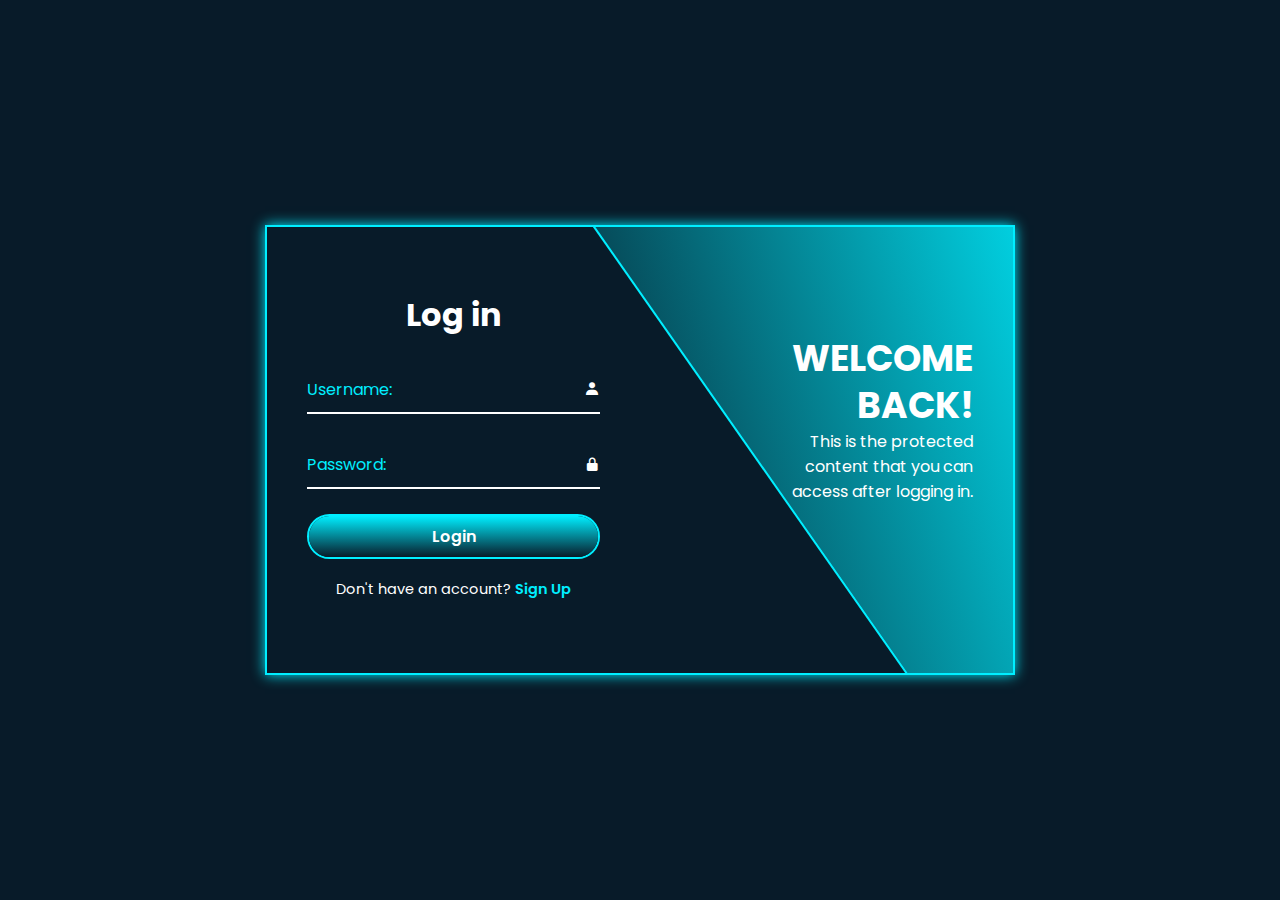
==== index.html @ 719efc30 "Add files via upload" ====
<!DOCTYPE html>
<html lang="en">
  <head>
    <meta charset="UTF-8" />
    <meta name="viewport" content="width=device-width, initial-scale=1.0" />
    <title>User Login</title>
    <!-- You can link to a CSS file for styling if needed -->
    <link href="styles.css" rel="stylesheet" />
    <link
      href="https://unpkg.com/boxicons@2.1.4/css/boxicons.min.css"
      rel="stylesheet"
    />
  </head>
  <body>
    <div class="wrapper">
      <span class="bg-animate"></span>

      <div class="form-box login h2">
        <h2>Log in</h2>
        <form action="#">
          <!-- <form action="login.php" method="POST"> -->
          <div class="input-box">
            <input type="text" id="username" name="username" required />
            <label for="username">Username:</label>
            <i class="bx bxs-user"></i>
          </div>
          <div class="input-box">
            <input type="password" id="password" name="password" required />
            <label for="password">Password:</label>
            <i class="bx bxs-lock-alt"></i>
          </div>
          <button class="btn" type="submit">Login</button>
          <div class="logreg-link">
            <p>
              Don't have an account?
              <a href="signup.html" class="register-link">Sign Up</a>
            </p>
          </div>
        </form>
      </div>
      <!-- After successful login, display the welcome message -->
      <div id="welcomeMessage" class="info-text login">
        <h2>Welcome Back!</h2>
        <p>
          This is the protected content that you can access after logging in.
        </p>
        <!-- <button onclick="logout()">Logout</button> -->
      </div>
    </div>
  </body>
</html>
---- styles.css ----
/* Import Google Fonts */
@import url('https://fonts.googleapis.com/css2?family=Poppins:wght@300;400;500;600;700&display=swap');

/* Apply the font to elements */
* {
  margin: 0;
  padding: 0;
  box-sizing: border-box;
  font-family: 'Poppins', sans-serif;
}

body {
  display: flex;
  justify-content: center;
  align-items: center;
  min-height: 100vh;
  background: #081b29;
}

.wrapper {
  position: relative;
  width: 750px;
  height: 450px;
  background: transparent;
  border: 2px solid #0ef;
  overflow: hidden ; 
  box-shadow: 0 0 12.5px #0ef;
}

.wrapper .form-box {
  position: relative;
  top: 0;
  width: 50%;
  height: 100%;
  /* background: red; */
  display: flex;
  flex-direction: column;
  justify-content: center;
}

.wrapper .form-box.login {
  left: 0;
  padding: 40px;
}

/* estilo aplicado (nivel mas interno que .form-box h2)   */
.wrapper .form-box.login.h2 h2 {
  color: #fff;
  /* color: red; */
}

.form-box h2 {
  font-size: 32px;
  color: #fff;
  text-align: center;
}

.form-box .input-box {
  position: relative;
  width: 100%;
  height: 50px;
  margin: 25px 0;
}

.input-box input {
  width: 100%;
  height: 100%;
  background: transparent;
  border: none;
  outline: none;
  border-bottom: 2px solid #fff;
  padding-right: 25px;
  font-size: 16px;
  color: #fff;
  font-weight: 250;
  transition: 0.5s;
}

.input-box input:focus,
.input-box input:valid {
  border-bottom-color: #0ef;
}

.input-box label {
  position: absolute;
  top: 50%;
  left: 0;
  transform: translateY(-50%);
  font-size: 16px;
  color: #0ef;
  /* color: #fff; */
  pointer-events: none;
  transition: 0.5s;
}

@keyframes color-transition {
  0% {
    color: #0ef;
  }

  100% {
    color: transparent;
  }
}

/* El combinador ~ separa dos selectores y selecciona el segundo elemento sólo si está precedido por el primero y ambos comparten un padre común.
(En este caso la eqiqueta Input precede a la etiqueta Label) */
.input-box input:focus ~ label,
.input-box input:valid ~ label {
  left: 65%;
  /* top: -5px; */
  animation: color-transition 0.5s both;
  /* color: #0ef; */
}

.input-box i {
  position: absolute;
  top: 50%;
  right: 0;
  transform: translateY(-50%);
  font-size: 16px;
  color: #fff;
  pointer-events: none;
  transition: 0.5s;
}

.input-box input:focus ~ i,
.input-box input:valid ~ i {
  color: #0ef;
}

/* @keyframes background-transition {
  100% {
    background: transparent;
  }
} */

.btn {
  position: relative;
  width: 100%;
  height: 45px;
  background: transparent;
  /* background: #00eeff80;  */
  border: 2px solid #0ef;
  outline: none;
  border-radius: 40px;
  cursor: pointer;
  font-size: 16px;
  color: #fff;
  font-weight: 600;
  z-index: 1;
  overflow: hidden ; 
}

/* .btn:hover{
  transition: 1s; 
  animation: background-transition 1.00s infinite alternate;
} */

.btn::before {
  content: '';
  position: absolute;
  top:-100%;  
  left:0;
  width: 100%;
  height: 300%;
  background: linear-gradient(#081b29,#0ef,#081b29,#0ef); 
  z-index: -1;
  transition: 1.25s;  
}

.btn:hover::before {
  top:0%; 
  background: linear-gradient(#0ef,#081b29,#0ef,#081b29); 
}


.form-box .logreg-link {
  font-size: 14.5px;
  color: #fff;
  text-align: center;
  margin: 20px 0 10px;
}

.logreg-link p a {
  color: #0ef;
  text-decoration: none;
  font-weight: 600;
}

.logreg-link p a:hover {
  text-decoration: underline;
}


.wrapper .info-text {
  position: absolute;
  top: 0;
  width: 50%;
  height: 100%;
  display: flex;
  flex-direction: column;
  justify-content: center;
}

.wrapper .info-text.login {
  right: 0;
  text-align: right; 
  padding: 0 40px 60px 150px;

}

.info-text h2 {
  font-size: 36px;
  color: #fff;
  line-height: 1.3;
  text-transform: uppercase;
}

.info-text p {
  font-size: 16px;
  color: #fff;
 }


 .wrapper .bg-animate {
  position: absolute;
  top: 0;
  right: 0;
  width: 850px;
  height: 600px;
  background: linear-gradient(45deg,#081b29,#0ef); 
  border-bottom: 3px solid  #0ef;
  transform: rotate(10deg) skewY(45deg); 
  transform-origin: bottom right;
}
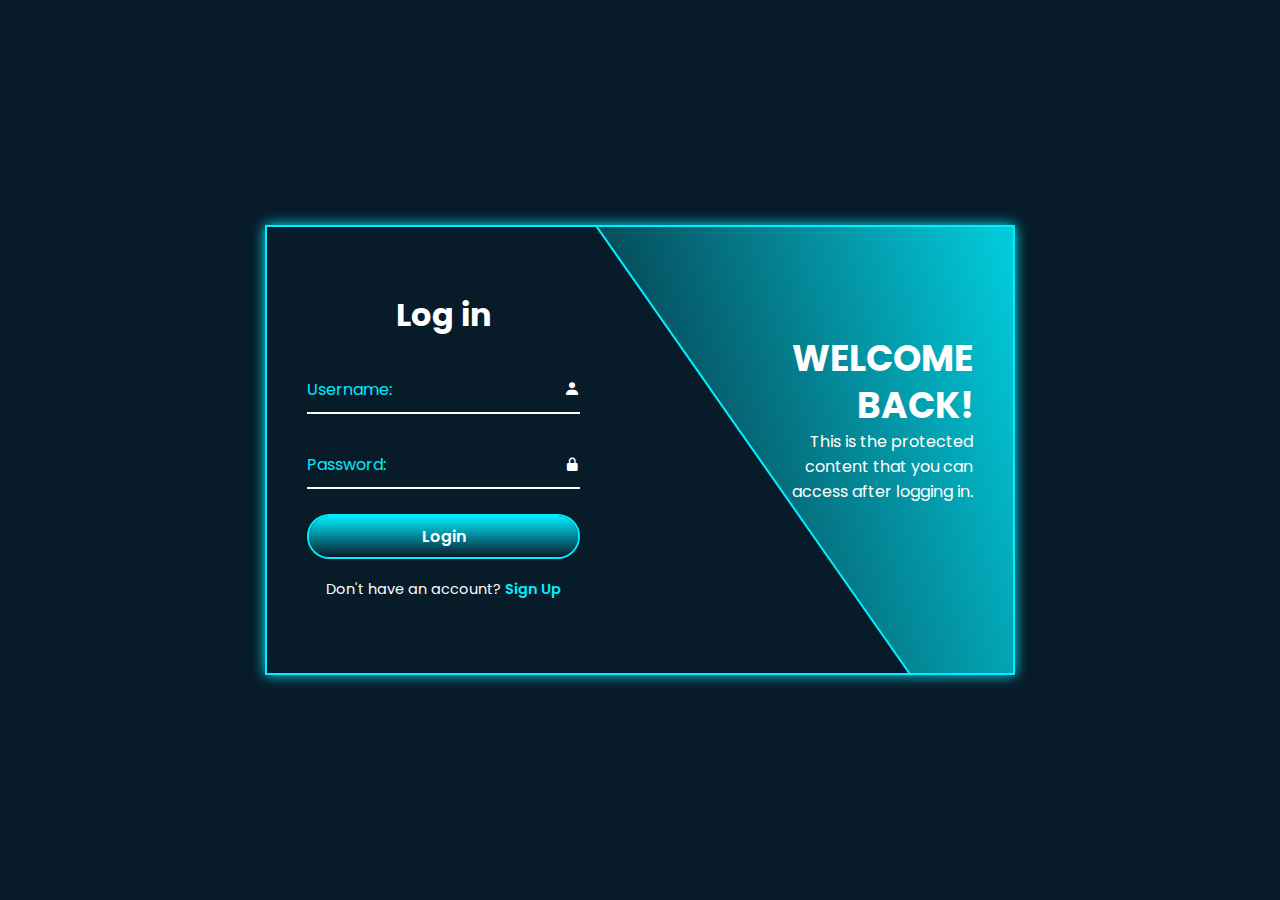
==== commit 4eb7c1a6: "--" ====
--- a/index.html
+++ b/index.html
@@ -14,26 +14,27 @@
   <body>
     <div class="wrapper">
       <span class="bg-animate"></span>
+      <span class="bg-animate2"></span>
 
-      <div class="form-box login h2">
-        <h2>Log in</h2>
+      <div class="form-box login">
+        <h2 class="animation">Log in</h2>
         <form action="#">
           <!-- <form action="login.php" method="POST"> -->
-          <div class="input-box">
+          <div class="input-box animation">
             <input type="text" id="username" name="username" required />
             <label for="username">Username:</label>
             <i class="bx bxs-user"></i>
           </div>
-          <div class="input-box">
+          <div class="input-box animation">
             <input type="password" id="password" name="password" required />
             <label for="password">Password:</label>
             <i class="bx bxs-lock-alt"></i>
           </div>
-          <button class="btn" type="submit">Login</button>
-          <div class="logreg-link">
+          <button type="submit" class="btn animation">Login</button>
+          <div class="logreg-link animation">
             <p>
               Don't have an account?
-              <a href="signup.html" class="register-link">Sign Up</a>
+              <a href="#" class="register-link">Sign Up</a>
             </p>
           </div>
         </form>
@@ -46,6 +47,45 @@
         </p>
         <!-- <button onclick="logout()">Logout</button> -->
       </div>
+
+      <div class="form-box register">
+        <h2>Sign up</h2>
+        <form action="#">
+          <!-- <form action="login.php" method="POST"> -->
+          <div class="input-box">
+            <input type="text" id="username" name="username" required />
+            <label for="username" style="white-space:nowrap">Username:</label>
+            <i class="bx bxs-user"></i>
+          </div>
+          <div class="input-box">
+            <input type="email" id="email" name="email" required />
+            <label for="email" style="white-space:nowrap">Email:</label>
+            <i class='bx bxs-envelope'></i>
+          </div>
+          <div class="input-box">
+            <input type="password" id="password" name="password" required />
+            <label for="password" style="white-space:nowrap">Password:</label>
+            <i class="bx bxs-lock-alt"></i>
+          </div>
+          <button class="btn" type="submit">Sign up</button>
+          <div class="logreg-link">
+            <p>
+              Already have an account?
+              <a href="#" class="login-link">Login</a>
+            </p>
+          </div>
+        </form>
+      </div>
+
+        <!-- After successful Sign up, display the successful register message -->
+        <div id="registerSuccessful" class="info-text register">
+          <h2>Welcome Back!</h2>
+          <p>
+            This is the protected content that you can access after Sign up.
+          </p>
+        </div>
+
     </div>
   </body>
+  <script src="script.js"></script>
 </html>
--- a/styles.css
+++ b/styles.css
@@ -28,25 +28,35 @@
 }
 
 .wrapper .form-box {
-  position: relative;
+  position: absolute;
   top: 0;
   width: 50%;
   height: 100%;
-  /* background: red; */
   display: flex;
   flex-direction: column;
   justify-content: center;
+ 
 }
 
 .wrapper .form-box.login {
   left: 0;
-  padding: 40px;
-}
-
-/* estilo aplicado (nivel mas interno que .form-box h2)   */
-.wrapper .form-box.login.h2 h2 {
-  color: #fff;
-  /* color: red; */
+  padding: 0 60px 0 40px;
+}
+
+
+.wrapper .form-box.login .animation {
+  transform: translateX(0);
+  transition: .7s ease;
+}
+
+.wrapper.active .form-box.login .animation{
+  transform: translateX(-120%);
+}
+
+.wrapper .form-box.register {
+  right: 0%;  
+  padding: 0 40px 0 60px; 
+  display: none;
 }
 
 .form-box h2 {
@@ -207,7 +217,13 @@
   right: 0;
   text-align: right; 
   padding: 0 40px 60px 150px;
-
+}
+
+.wrapper .info-text.register {
+  left: 0;
+  text-align: left; 
+  padding: 0 150px 60px 40px;
+  display: none;
 }
 
 .info-text h2 {
@@ -225,12 +241,27 @@
 
  .wrapper .bg-animate {
   position: absolute;
-  top: 0;
+  top: -4px;
   right: 0;
   width: 850px;
   height: 600px;
   background: linear-gradient(45deg,#081b29,#0ef); 
   border-bottom: 3px solid  #0ef;
   transform: rotate(10deg) skewY(45deg); 
+  /* transform: rotate(0) skewY(0);  */
   transform-origin: bottom right;
+}
+
+.wrapper .bg-animate2 {
+  position: absolute;
+  top: 100%;
+  left: 250px;
+  width: 850px;
+  height: 700px;
+  background: #081b29;
+  border-top: 3px solid  #0ef;
+  /* transform: rotate(10deg) skewY(45deg);  */
+  /* transform: rotate(-11deg) skewY(-41deg);  */
+  transform: rotate(0) skewY(0); 
+  transform-origin: bottom left ;
 }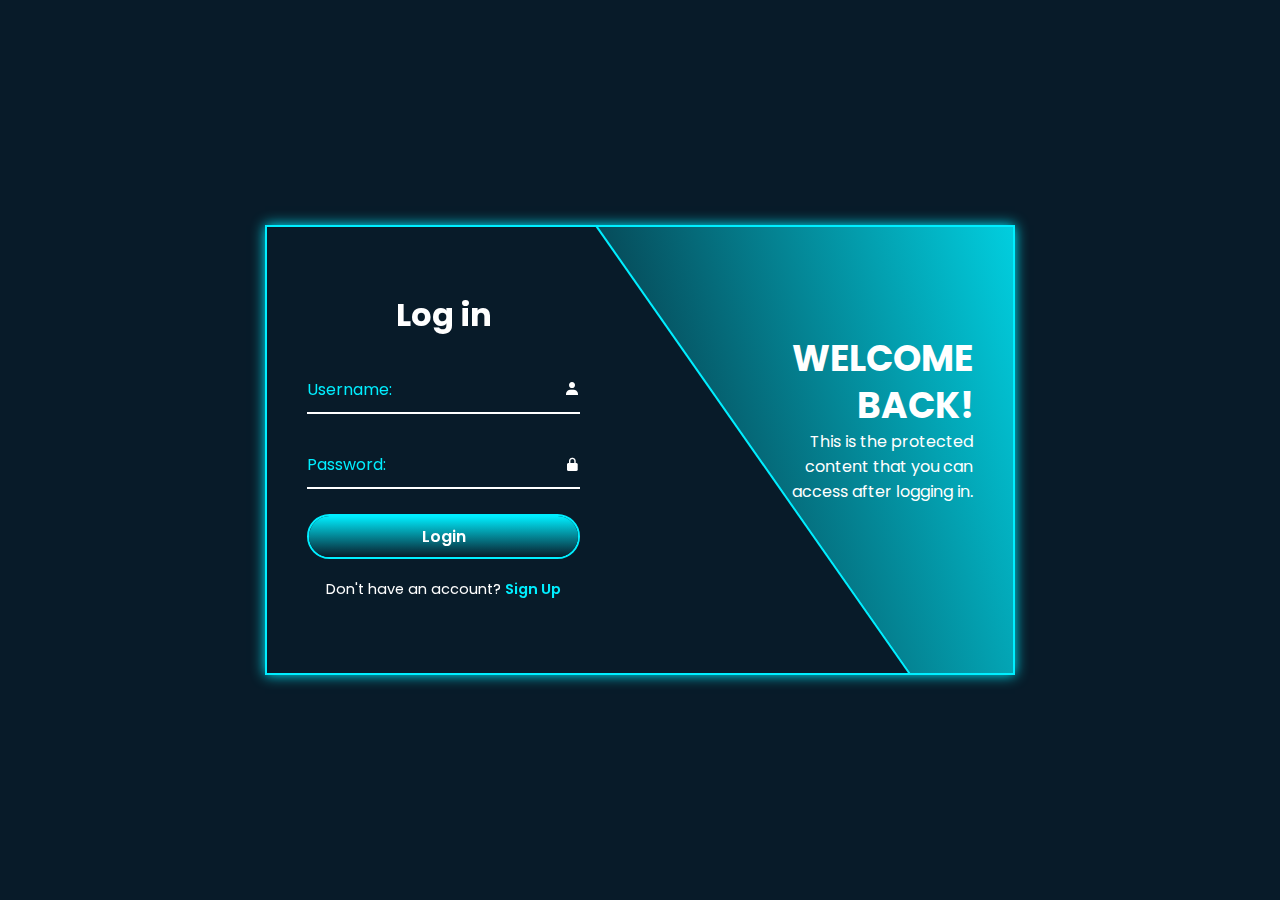
==== commit 0d77c23f: "24_02_2024" ====
--- a/index.html
+++ b/index.html
@@ -17,21 +17,21 @@
       <span class="bg-animate2"></span>
 
       <div class="form-box login">
-        <h2 class="animation">Log in</h2>
+        <h2 class="animation" style="--i:0;">Log in</h2>
         <form action="#">
           <!-- <form action="login.php" method="POST"> -->
-          <div class="input-box animation">
+          <div class="input-box animation" style="--i:1;">
             <input type="text" id="username" name="username" required />
             <label for="username">Username:</label>
             <i class="bx bxs-user"></i>
           </div>
-          <div class="input-box animation">
+          <div class="input-box animation" style="--i:2;">
             <input type="password" id="password" name="password" required />
             <label for="password">Password:</label>
             <i class="bx bxs-lock-alt"></i>
           </div>
-          <button type="submit" class="btn animation">Login</button>
-          <div class="logreg-link animation">
+          <button type="submit" class="btn animation" style="--i:3;">Login</button>
+          <div class="logreg-link animation" style="--i:4;">
             <p>
               Don't have an account?
               <a href="#" class="register-link">Sign Up</a>
@@ -41,8 +41,8 @@
       </div>
       <!-- After successful login, display the welcome message -->
       <div id="welcomeMessage" class="info-text login">
-        <h2>Welcome Back!</h2>
-        <p>
+        <h2 class="animation" style="--i:0;">Welcome Back!</h2>
+        <p class="animation" style="--i:1;">
           This is the protected content that you can access after logging in.
         </p>
         <!-- <button onclick="logout()">Logout</button> -->
--- a/styles.css
+++ b/styles.css
@@ -46,11 +46,16 @@
 
 .wrapper .form-box.login .animation {
   transform: translateX(0);
+  opacity: 1;
+  filter: blur(0);
   transition: .7s ease;
 }
 
 .wrapper.active .form-box.login .animation{
-  transform: translateX(-120%);
+  transform: translateY(-120%); 
+  opacity: 0;
+  filter: blur(5px);
+  transition-delay: calc(.1s * var(--i));
 }
 
 .wrapper .form-box.register {
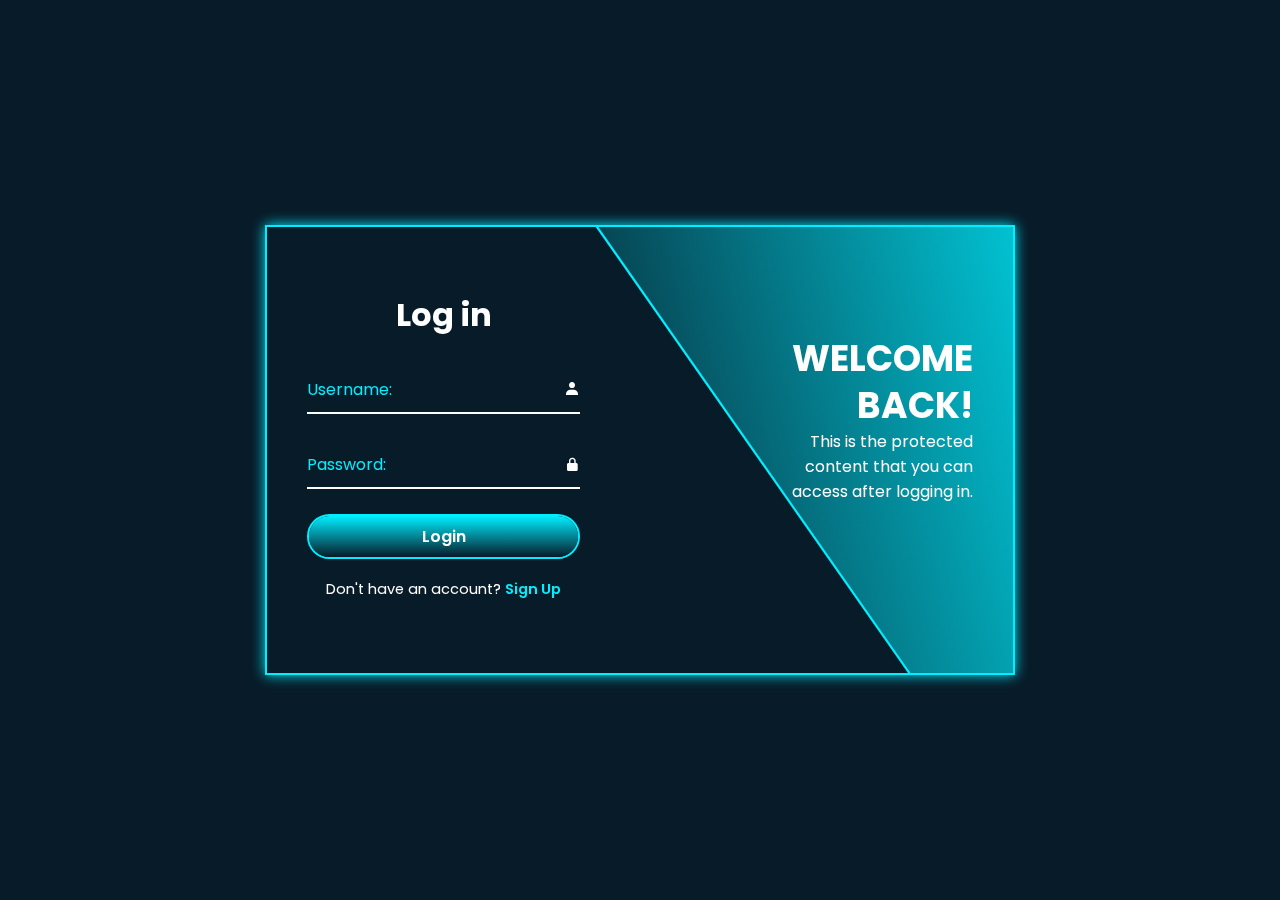
==== commit 4ae098dc: "rizo8177@gmail.com" ====
--- a/index.html
+++ b/index.html
@@ -40,12 +40,11 @@
         </form>
       </div>
       <!-- After successful login, display the welcome message -->
-      <div id="welcomeMessage" class="info-text login">
+      <div class="info-text login">
         <h2 class="animation" style="--i:0;">Welcome Back!</h2>
-        <p class="animation" style="--i:1;">
+        <p class="animation" style="--i:0;">
           This is the protected content that you can access after logging in.
         </p>
-        <!-- <button onclick="logout()">Logout</button> -->
       </div>
 
       <div class="form-box register">
--- a/styles.css
+++ b/styles.css
@@ -224,6 +224,20 @@
   padding: 0 40px 60px 150px;
 }
 
+.wrapper .info-text.login .animation {
+  transform: translateX(0);
+  opacity: 1;
+  filter: blur(0);
+  transition: .7s ease;
+}
+
+.wrapper.active .info-text.login .animation{
+  transform: translateX(120%); 
+  opacity: 0;
+  filter: blur(15px);
+  transition-delay: calc(.1s * var(--i));
+}
+
 .wrapper .info-text.register {
   left: 0;
   text-align: left; 
@@ -251,10 +265,15 @@
   width: 850px;
   height: 600px;
   background: linear-gradient(45deg,#081b29,#0ef); 
-  border-bottom: 3px solid  #0ef;
-  transform: rotate(10deg) skewY(45deg); 
-  /* transform: rotate(0) skewY(0);  */
+  border-bottom: 3px solid  #0ef; 
+  transform: rotate(15deg) skewY(40deg); 
   transform-origin: bottom right;
+  transition: 1s ease;
+}
+
+.wrapper.active .bg-animate {
+  transform: rotate(0) skewY(0);
+  transition-delay: .5s;
 }
 
 .wrapper .bg-animate2 {
@@ -268,5 +287,5 @@
   /* transform: rotate(10deg) skewY(45deg);  */
   /* transform: rotate(-11deg) skewY(-41deg);  */
   transform: rotate(0) skewY(0); 
-  transform-origin: bottom left ;
+  transform-origin: bottom left;
 }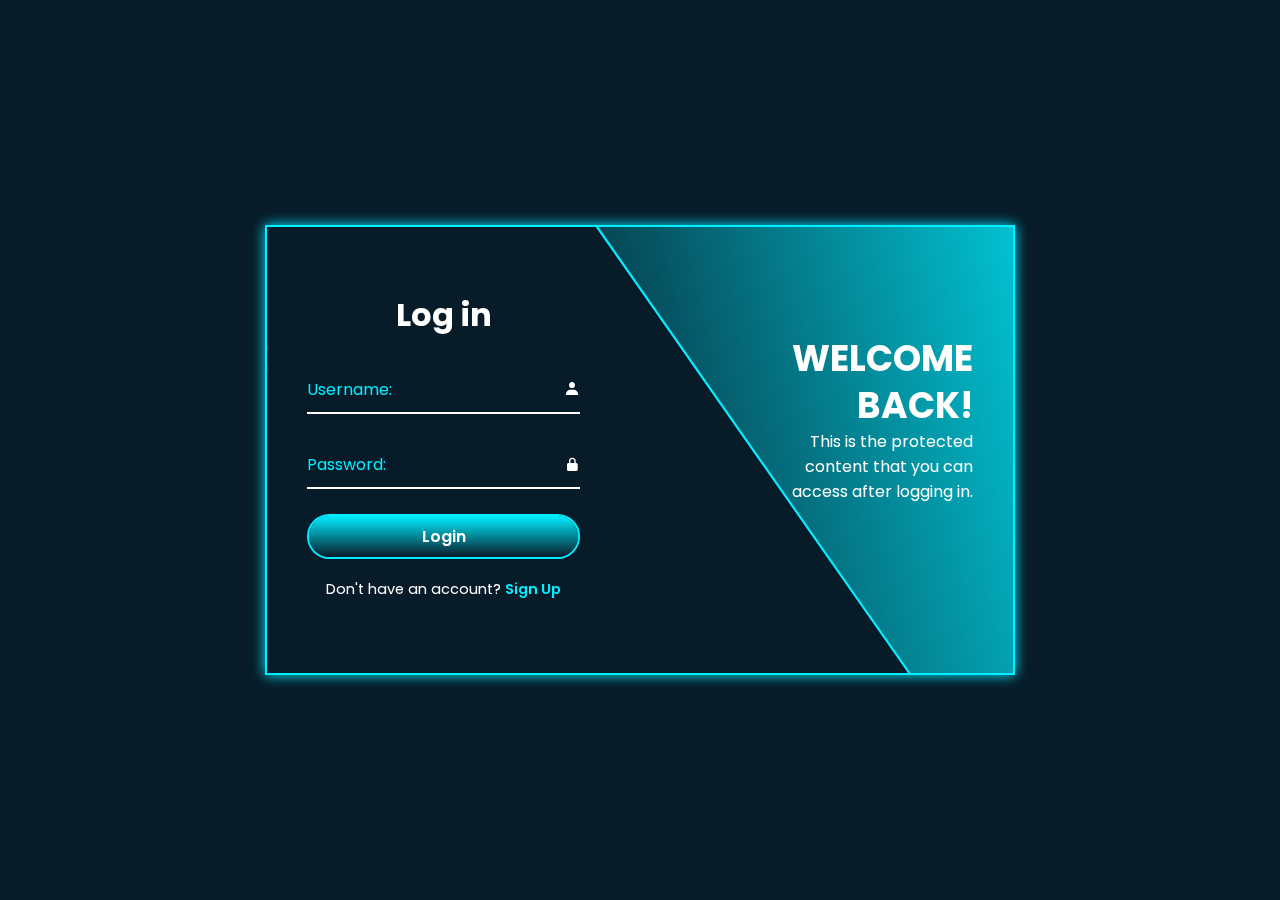
==== commit 6af797dc: "24_02_2024_03" ====
--- a/index.html
+++ b/index.html
@@ -48,26 +48,26 @@
       </div>
 
       <div class="form-box register">
-        <h2>Sign up</h2>
+        <h2 class="animation" style="--i:22;">Sign up</h2>
         <form action="#">
           <!-- <form action="login.php" method="POST"> -->
-          <div class="input-box">
+          <div class="input-box animation" style="--i:23">
             <input type="text" id="username" name="username" required />
             <label for="username" style="white-space:nowrap">Username:</label>
             <i class="bx bxs-user"></i>
           </div>
-          <div class="input-box">
+          <div class="input-box animation" style="--i:24;">
             <input type="email" id="email" name="email" required />
             <label for="email" style="white-space:nowrap">Email:</label>
             <i class='bx bxs-envelope'></i>
-          </div>
-          <div class="input-box">
+          </div> 
+          <div class="input-box animation" style="--i:25;">
             <input type="password" id="password" name="password" required />
             <label for="password" style="white-space:nowrap">Password:</label>
             <i class="bx bxs-lock-alt"></i>
           </div>
-          <button class="btn" type="submit">Sign up</button>
-          <div class="logreg-link">
+          <button class="btn animation" type="submit" style="--i:26;">Sign up</button>
+          <div class="logreg-link animation" style="--i:27;">
             <p>
               Already have an account?
               <a href="#" class="login-link">Login</a>
@@ -77,9 +77,9 @@
       </div>
 
         <!-- After successful Sign up, display the successful register message -->
-        <div id="registerSuccessful" class="info-text register">
-          <h2>Welcome Back!</h2>
-          <p>
+        <div class="info-text register">
+          <h2 class="animation">Welcome Back!</h2>
+          <p class="animation">
             This is the protected content that you can access after Sign up.
           </p>
         </div>
--- a/styles.css
+++ b/styles.css
@@ -59,9 +59,22 @@
 }
 
 .wrapper .form-box.register {
-  right: 0%;  
-  padding: 0 40px 0 60px; 
-  display: none;
+  right: 0;  
+  padding: 0px 40px 0 60px; 
+}
+
+.wrapper .form-box.register .animation{
+  transform: translateY(-120%);
+  opacity: 0;
+  filter: blur(5px);
+  transition: .7s ease;
+}
+
+.wrapper.active .form-box.register .animation{
+  transform: translateX(0%);
+  opacity: 1;
+  filter: blur(0px);
+  transition-delay: calc(.1s * var(--i));
 }
 
 .form-box h2 {
@@ -235,14 +248,18 @@
   transform: translateX(120%); 
   opacity: 0;
   filter: blur(15px);
-  transition-delay: calc(.1s * var(--i));
+  transition-delay: calc(.1s * var(--i)); 
 }
 
 .wrapper .info-text.register {
   left: 0;
   text-align: left; 
   padding: 0 150px 60px 40px;
-  display: none;
+  pointer-events: none;
+}
+
+.wrapper .info-text.register .animation{
+  transform: translateX(-120%);
 }
 
 .info-text h2 {
@@ -268,7 +285,7 @@
   border-bottom: 3px solid  #0ef; 
   transform: rotate(15deg) skewY(40deg); 
   transform-origin: bottom right;
-  transition: 1s ease;
+  transition: 1.5s ease;
 }
 
 .wrapper.active .bg-animate {
@@ -284,8 +301,12 @@
   height: 700px;
   background: #081b29;
   border-top: 3px solid  #0ef;
-  /* transform: rotate(10deg) skewY(45deg);  */
-  /* transform: rotate(-11deg) skewY(-41deg);  */
   transform: rotate(0) skewY(0); 
   transform-origin: bottom left;
+  transition: 1.5s ease;
+}
+
+.wrapper.active .bg-animate2 {
+  transform: rotate(-11deg) skewY(-41deg);
+  transition-delay: 1.2s;
 }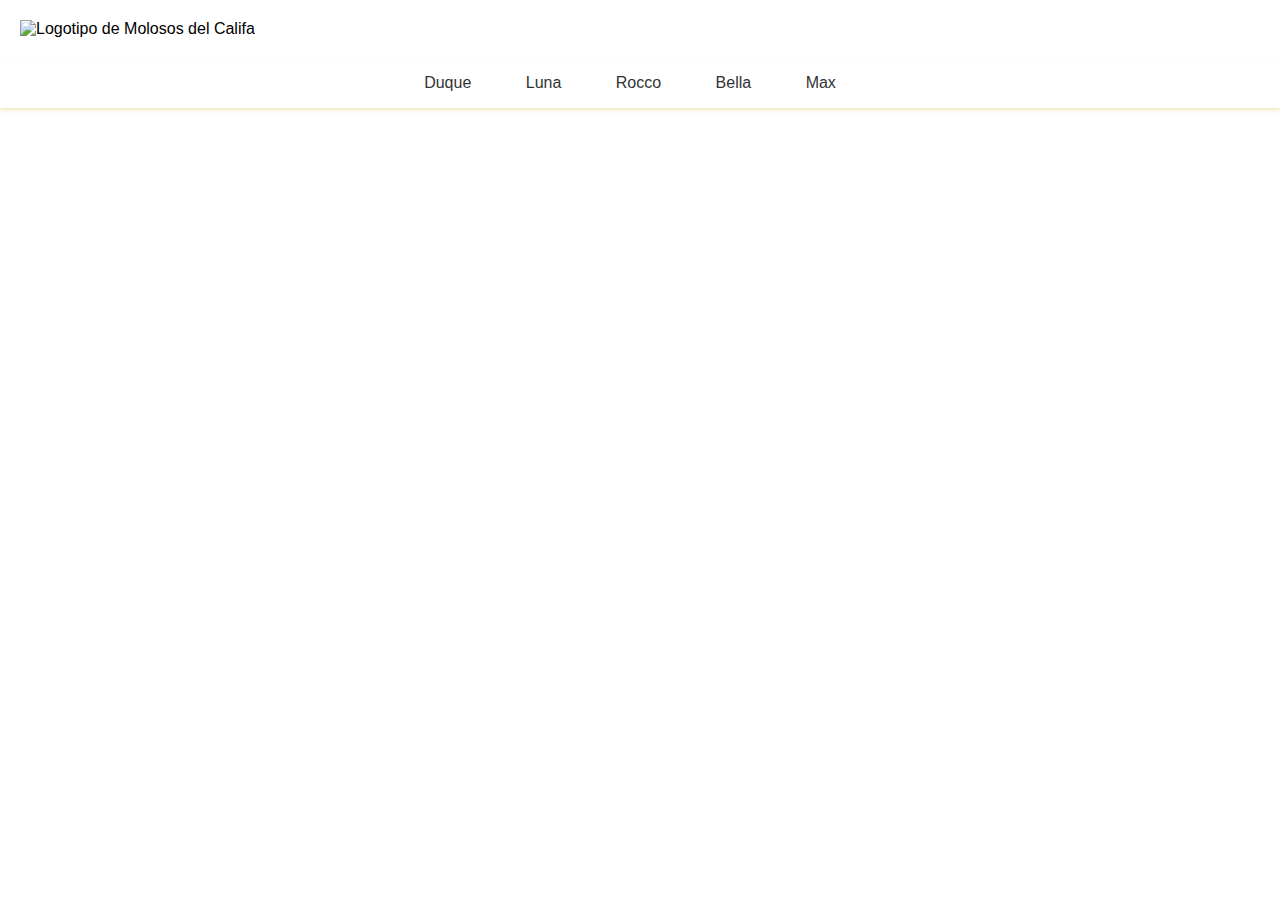
==== commit 37e0f3f6: "27_02_2024" ====
--- a/index.html
+++ b/index.html
@@ -1,90 +1,48 @@
 <!DOCTYPE html>
-<html lang="en">
+<html lang="es">
   <head>
     <meta charset="UTF-8" />
     <meta name="viewport" content="width=device-width, initial-scale=1.0" />
-    <title>User Login</title>
-    <!-- You can link to a CSS file for styling if needed -->
-    <link href="styles.css" rel="stylesheet" />
-    <link
-      href="https://unpkg.com/boxicons@2.1.4/css/boxicons.min.css"
-      rel="stylesheet"
-    />
+    <title>Molosos del Califa</title>
+    <link rel="stylesheet" href="styles.css" />
+    <!-- Aquí se puede añadir la referencia a Font Awesome si se van a usar iconos -->
   </head>
+
   <body>
-    <div class="wrapper">
-      <span class="bg-animate"></span>
-      <span class="bg-animate2"></span>
+    <!-- Encabezado con el logotipo -->
+    <header>
+      <img
+        src="https://i.ibb.co/JRpqpWz/logo.png"
+        alt="Logotipo de Molosos del Califa"
+      />
+    </header>
 
-      <div class="form-box login">
-        <h2 class="animation" style="--i:0;">Log in</h2>
-        <form action="#">
-          <!-- <form action="login.php" method="POST"> -->
-          <div class="input-box animation" style="--i:1;">
-            <input type="text" id="username" name="username" required />
-            <label for="username">Username:</label>
-            <i class="bx bxs-user"></i>
-          </div>
-          <div class="input-box animation" style="--i:2;">
-            <input type="password" id="password" name="password" required />
-            <label for="password">Password:</label>
-            <i class="bx bxs-lock-alt"></i>
-          </div>
-          <button type="submit" class="btn animation" style="--i:3;">Login</button>
-          <div class="logreg-link animation" style="--i:4;">
-            <p>
-              Don't have an account?
-              <a href="#" class="register-link">Sign Up</a>
-            </p>
-          </div>
-        </form>
-      </div>
-      <!-- After successful login, display the welcome message -->
-      <div class="info-text login">
-        <h2 class="animation" style="--i:0;">Welcome Back!</h2>
-        <p class="animation" style="--i:0;">
-          This is the protected content that you can access after logging in.
-        </p>
-      </div>
+    <!-- Menú de Navegación -->
+    <nav>
+      <ul id="menu-navegacion">
+        <li><a href="#bulldog1">Duque</a></li>
+        <li><a href="#bulldog2">Luna</a></li>
+        <li><a href="#bulldog3">Rocco</a></li>
+        <li><a href="#bulldog4">Bella</a></li>
+        <li><a href="#bulldog5">Max</a></li>
+      </ul>
+    </nav>
 
-      <div class="form-box register">
-        <h2 class="animation" style="--i:22;">Sign up</h2>
-        <form action="#">
-          <!-- <form action="login.php" method="POST"> -->
-          <div class="input-box animation" style="--i:23">
-            <input type="text" id="username" name="username" required />
-            <label for="username" style="white-space:nowrap">Username:</label>
-            <i class="bx bxs-user"></i>
-          </div>
-          <div class="input-box animation" style="--i:24;">
-            <input type="email" id="email" name="email" required />
-            <label for="email" style="white-space:nowrap">Email:</label>
-            <i class='bx bxs-envelope'></i>
-          </div> 
-          <div class="input-box animation" style="--i:25;">
-            <input type="password" id="password" name="password" required />
-            <label for="password" style="white-space:nowrap">Password:</label>
-            <i class="bx bxs-lock-alt"></i>
-          </div>
-          <button class="btn animation" type="submit" style="--i:26;">Sign up</button>
-          <div class="logreg-link animation" style="--i:27;">
-            <p>
-              Already have an account?
-              <a href="#" class="login-link">Login</a>
-            </p>
-          </div>
-        </form>
-      </div>
+    <!-- Galería de Imágenes -->
+    <section id="galeria">
+      <!-- Imágenes de los bulldogs -->
+    </section>
 
-        <!-- After successful Sign up, display the successful register message -->
-        <div class="info-text register">
-          <h2 class="animation">Welcome Back!</h2>
-          <p class="animation">
-            This is the protected content that you can access after Sign up.
-          </p>
-        </div>
+    <!-- Descripción Dinámica -->
+    <section id="descripcion">
+      <!-- La descripción cambiará al hacer clic en las imágenes de la galería -->
+    </section>
 
-    </div>
+    <!-- Pie de Página -->
+    <footer>
+      <!-- Enlaces de políticas e información sobre el creador -->
+    </footer>
+
+    <script src="script.js"></script>
   </body>
-  <script src="script.js"></script>
 </html>
--- a/styles.css
+++ b/styles.css
@@ -1,312 +1,103 @@
-/* Import Google Fonts */
-@import url('https://fonts.googleapis.com/css2?family=Poppins:wght@300;400;500;600;700&display=swap');
-
-/* Apply the font to elements */
+/* Estilos básicos */
 * {
   margin: 0;
   padding: 0;
   box-sizing: border-box;
-  font-family: 'Poppins', sans-serif;
 }
 
 body {
-  display: flex;
-  justify-content: center;
-  align-items: center;
-  min-height: 100vh;
-  background: #081b29;
+  font-family: 'Helvetica Neue', Helvetica, Arial, sans-serif;
+  /* Fuente moderna */
+
 }
 
-.wrapper {
-  position: relative;
-  width: 750px;
-  height: 450px;
-  background: transparent;
-  border: 2px solid #0ef;
-  overflow: hidden ; 
-  box-shadow: 0 0 12.5px #0ef;
+header,
+#galeria,
+#descripcion,
+footer {
+  padding: 20px;
 }
 
-.wrapper .form-box {
-  position: absolute;
-  top: 0;
-  width: 50%;
-  height: 100%;
-  display: flex;
-  flex-direction: column;
-  justify-content: center;
- 
+/* Estilos para el menú de navegación */
+nav {
+  background-color: #ffffff;
+  /* Fondo blanco para el menú */
+  box-shadow: 0 2px 4px rgba(231, 198, 101, 0.45);
+  /* Sombra sutil */
+  font-size: 1rem;
 }
 
-.wrapper .form-box.login {
-  left: 0;
-  padding: 0 60px 0 40px;
-}
-
-
-.wrapper .form-box.login .animation {
-  transform: translateX(0);
-  opacity: 1;
-  filter: blur(0);
-  transition: .7s ease;
-}
-
-.wrapper.active .form-box.login .animation{
-  transform: translateY(-120%); 
-  opacity: 0;
-  filter: blur(5px);
-  transition-delay: calc(.1s * var(--i));
-}
-
-.wrapper .form-box.register {
-  right: 0;  
-  padding: 0px 40px 0 60px; 
-}
-
-.wrapper .form-box.register .animation{
-  transform: translateY(-120%);
-  opacity: 0;
-  filter: blur(5px);
-  transition: .7s ease;
-}
-
-.wrapper.active .form-box.register .animation{
-  transform: translateX(0%);
-  opacity: 1;
-  filter: blur(0px);
-  transition-delay: calc(.1s * var(--i));
-}
-
-.form-box h2 {
-  font-size: 32px;
-  color: #fff;
+nav ul {
+  list-style-type: none;
+  height: 50px;
+  /* Altura fija para la barra de navegación */
+  line-height: 50px;
+  /* Alinea verticalmente los enlaces */
   text-align: center;
 }
 
-.form-box .input-box {
-  position: relative;
-  width: 100%;
-  height: 50px;
-  margin: 25px 0;
+nav ul li {
+  display: inline-block;
+  /* Elementos en línea pero con propiedades de bloque */
+  margin-right: 20px;
+  /* Espaciado entre elementos del menú */
 }
 
-.input-box input {
-  width: 100%;
-  height: 100%;
-  background: transparent;
-  border: none;
-  outline: none;
-  border-bottom: 2px solid #fff;
-  padding-right: 25px;
-  font-size: 16px;
-  color: #fff;
-  font-weight: 250;
-  transition: 0.5s;
+nav ul li a {
+  color: #333;
+  /* Color oscuro para el texto */
+  text-decoration: none;
+  padding: 8px 15px;
+  /* Espaciado alrededor del texto */
+  border-radius: 5px;
+  /* Esquinas redondeadas */
+  transition: background-color 0.3s;
+  /* Transición suave para el efecto hover */
 }
 
-.input-box input:focus,
-.input-box input:valid {
-  border-bottom-color: #0ef;
+nav ul li a:hover,
+nav ul li a:focus {
+  background-color: #e7c665;
+  /* Color de fondo al pasar el ratón o enfocar */
 }
 
-.input-box label {
-  position: absolute;
-  top: 50%;
-  left: 0;
-  transform: translateY(-50%);
-  font-size: 16px;
-  color: #0ef;
-  /* color: #fff; */
-  pointer-events: none;
-  transition: 0.5s;
-}
+/* Responsividad */
+@media (min-width: 768px) {
 
-@keyframes color-transition {
-  0% {
-    color: #0ef;
+  /* Estilos para pantallas grandes */
+  nav {
+    /* Esto podría convertirse en un diseño de barra lateral, por ejemplo */
   }
 
-  100% {
-    color: transparent;
+  #galeria {
+    /* Estilos para la galería de imágenes para que se muestren en fila */
   }
 }
 
-/* El combinador ~ separa dos selectores y selecciona el segundo elemento sólo si está precedido por el primero y ambos comparten un padre común.
-(En este caso la eqiqueta Input precede a la etiqueta Label) */
-.input-box input:focus ~ label,
-.input-box input:valid ~ label {
-  left: 65%;
-  /* top: -5px; */
-  animation: color-transition 0.5s both;
-  /* color: #0ef; */
-}
+@media (max-width: 767px) {
+  nav ul li {
+    display: block;
+    /* Elementos en bloque para menú vertical */
+    margin: 0;
+  }
 
-.input-box i {
-  position: absolute;
-  top: 50%;
-  right: 0;
-  transform: translateY(-50%);
-  font-size: 16px;
-  color: #fff;
-  pointer-events: none;
-  transition: 0.5s;
-}
+  nav ul li a {
+    display: block;
+    width: 100%;
+    /* Los enlaces ocupan todo el ancho disponible */
+    text-align: left;
+    /* Alineación del texto a la izquierda */
+    padding: 10px;
+    border-bottom: 1px solid #dddddd;
+    /* Línea divisoria entre elementos */
+  }
 
-.input-box input:focus ~ i,
-.input-box input:valid ~ i {
-  color: #0ef;
-}
+  nav ul li:last-child a {
+    border-bottom: none;
+    /* No mostrar la línea en el último elemento */
+  }
 
-/* @keyframes background-transition {
-  100% {
-    background: transparent;
+  #galeria {
+    /* Las imágenes podrían mostrarse en una sola columna */
   }
-} */
-
-.btn {
-  position: relative;
-  width: 100%;
-  height: 45px;
-  background: transparent;
-  /* background: #00eeff80;  */
-  border: 2px solid #0ef;
-  outline: none;
-  border-radius: 40px;
-  cursor: pointer;
-  font-size: 16px;
-  color: #fff;
-  font-weight: 600;
-  z-index: 1;
-  overflow: hidden ; 
-}
-
-/* .btn:hover{
-  transition: 1s; 
-  animation: background-transition 1.00s infinite alternate;
-} */
-
-.btn::before {
-  content: '';
-  position: absolute;
-  top:-100%;  
-  left:0;
-  width: 100%;
-  height: 300%;
-  background: linear-gradient(#081b29,#0ef,#081b29,#0ef); 
-  z-index: -1;
-  transition: 1.25s;  
-}
-
-.btn:hover::before {
-  top:0%; 
-  background: linear-gradient(#0ef,#081b29,#0ef,#081b29); 
-}
-
-
-.form-box .logreg-link {
-  font-size: 14.5px;
-  color: #fff;
-  text-align: center;
-  margin: 20px 0 10px;
-}
-
-.logreg-link p a {
-  color: #0ef;
-  text-decoration: none;
-  font-weight: 600;
-}
-
-.logreg-link p a:hover {
-  text-decoration: underline;
-}
-
-
-.wrapper .info-text {
-  position: absolute;
-  top: 0;
-  width: 50%;
-  height: 100%;
-  display: flex;
-  flex-direction: column;
-  justify-content: center;
-}
-
-.wrapper .info-text.login {
-  right: 0;
-  text-align: right; 
-  padding: 0 40px 60px 150px;
-}
-
-.wrapper .info-text.login .animation {
-  transform: translateX(0);
-  opacity: 1;
-  filter: blur(0);
-  transition: .7s ease;
-}
-
-.wrapper.active .info-text.login .animation{
-  transform: translateX(120%); 
-  opacity: 0;
-  filter: blur(15px);
-  transition-delay: calc(.1s * var(--i)); 
-}
-
-.wrapper .info-text.register {
-  left: 0;
-  text-align: left; 
-  padding: 0 150px 60px 40px;
-  pointer-events: none;
-}
-
-.wrapper .info-text.register .animation{
-  transform: translateX(-120%);
-}
-
-.info-text h2 {
-  font-size: 36px;
-  color: #fff;
-  line-height: 1.3;
-  text-transform: uppercase;
-}
-
-.info-text p {
-  font-size: 16px;
-  color: #fff;
- }
-
-
- .wrapper .bg-animate {
-  position: absolute;
-  top: -4px;
-  right: 0;
-  width: 850px;
-  height: 600px;
-  background: linear-gradient(45deg,#081b29,#0ef); 
-  border-bottom: 3px solid  #0ef; 
-  transform: rotate(15deg) skewY(40deg); 
-  transform-origin: bottom right;
-  transition: 1.5s ease;
-}
-
-.wrapper.active .bg-animate {
-  transform: rotate(0) skewY(0);
-  transition-delay: .5s;
-}
-
-.wrapper .bg-animate2 {
-  position: absolute;
-  top: 100%;
-  left: 250px;
-  width: 850px;
-  height: 700px;
-  background: #081b29;
-  border-top: 3px solid  #0ef;
-  transform: rotate(0) skewY(0); 
-  transform-origin: bottom left;
-  transition: 1.5s ease;
-}
-
-.wrapper.active .bg-animate2 {
-  transform: rotate(-11deg) skewY(-41deg);
-  transition-delay: 1.2s;
 }